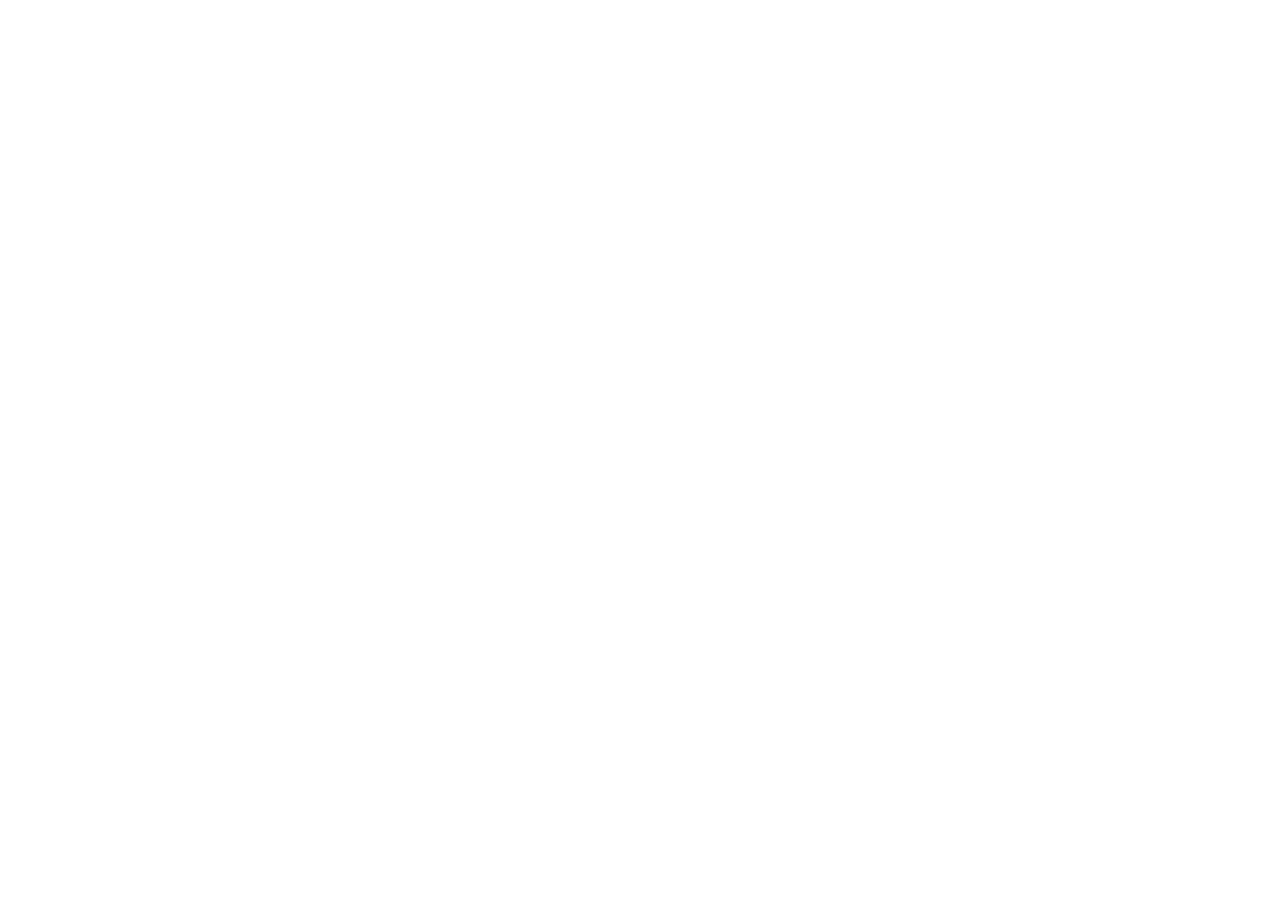
==== index.html @ 9ce2d2db "first commit" ====
<!DOCTYPE html>
<html lang="en">
<head>
    <meta charset="UTF-8">
    <meta name="viewport" content="width=device-width, initial-scale=1.0">
    <title>Online Flower Shop</title>
    <link rel="stylesheet" href="./styles/flower.css">
</head>
<body>
    <header>

    </header>
    <main>

    </main>
    <footer>
        
    </footer>
</body>
</html>
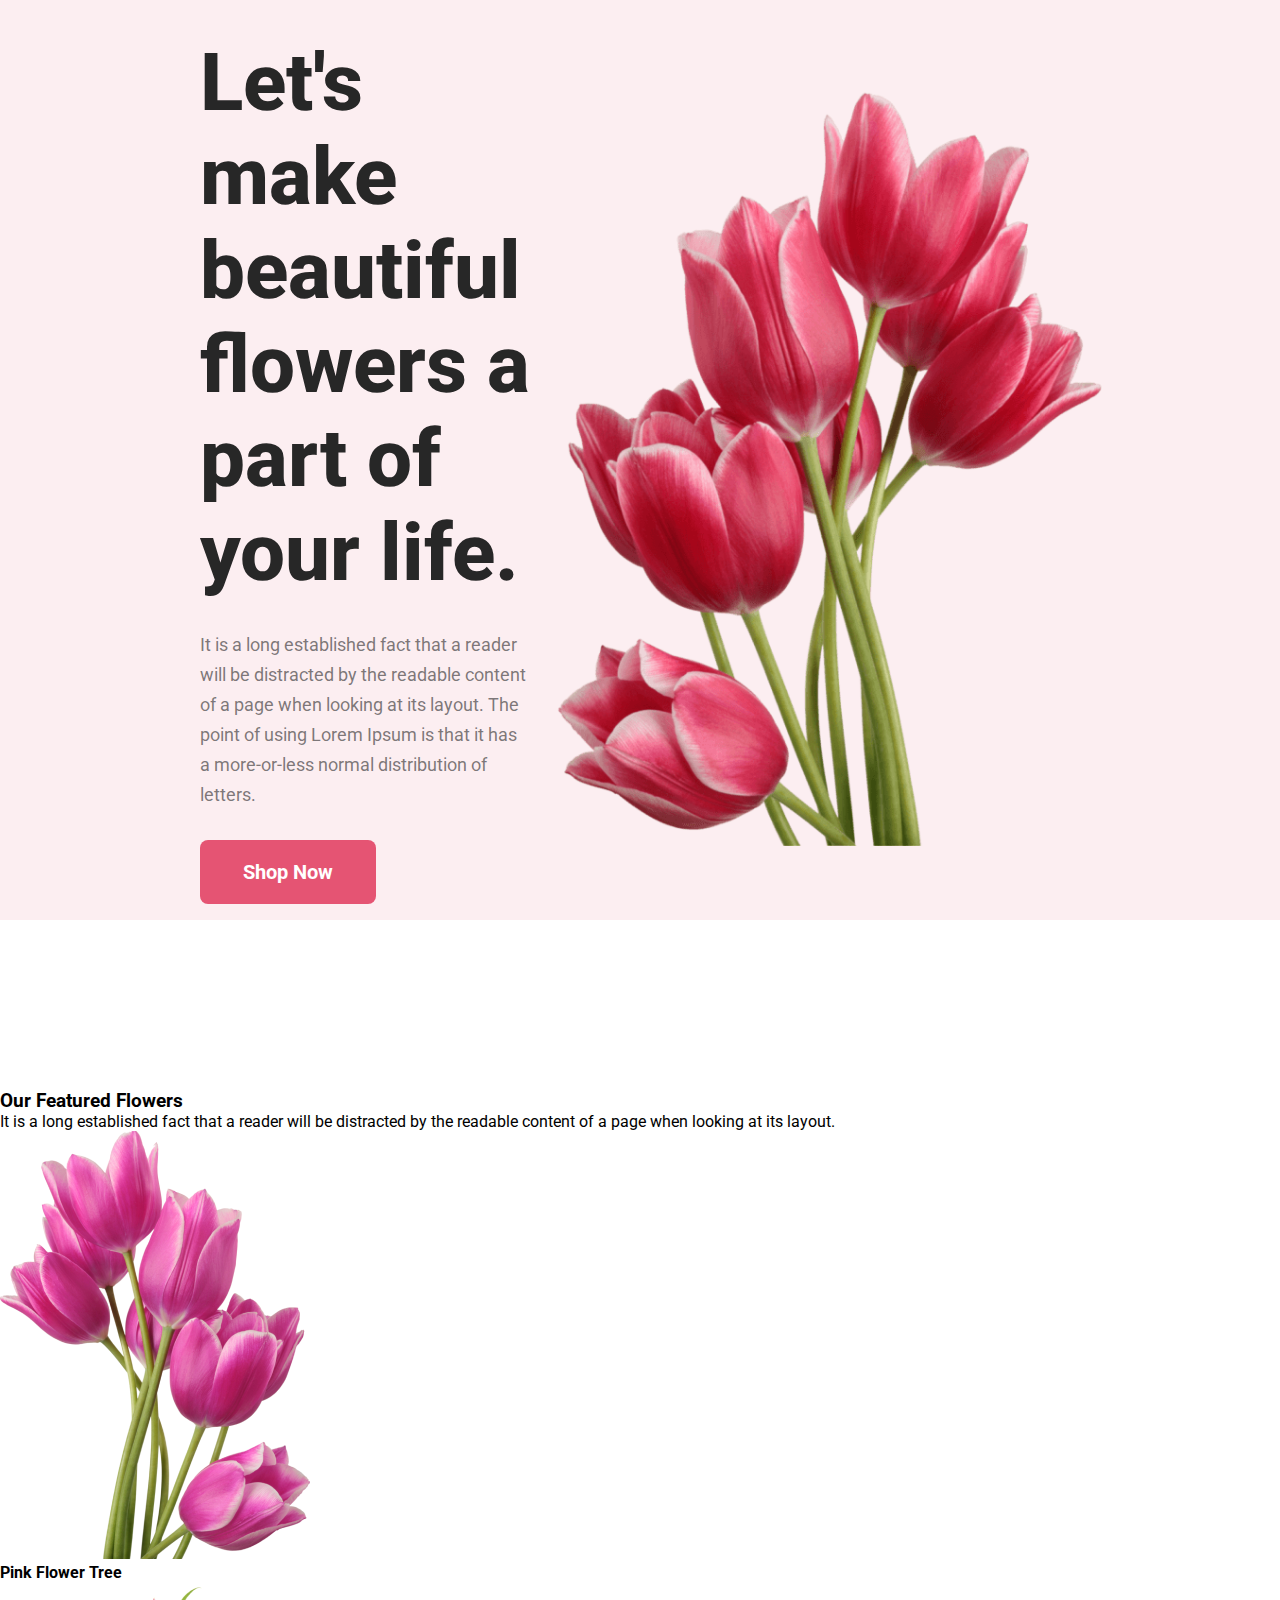
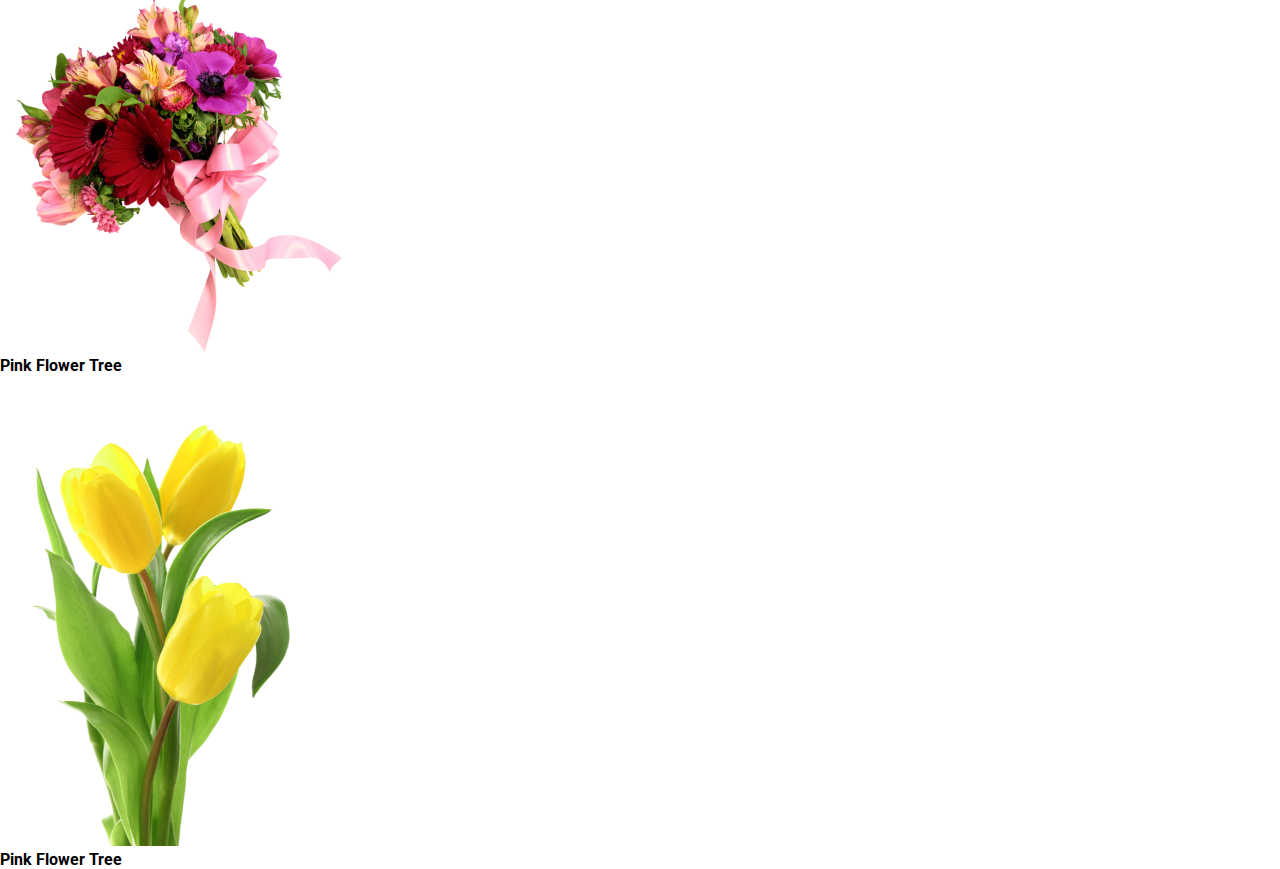
==== commit e4072ca3: "added header" ====
--- a/index.html
+++ b/index.html
@@ -1,20 +1,56 @@
 <!DOCTYPE html>
 <html lang="en">
+
 <head>
     <meta charset="UTF-8">
     <meta name="viewport" content="width=device-width, initial-scale=1.0">
     <title>Online Flower Shop</title>
     <link rel="stylesheet" href="./styles/flower.css">
+    <link rel="preconnect" href="https://fonts.googleapis.com">
+    <link rel="preconnect" href="https://fonts.gstatic.com" crossorigin>
+    <link
+        href="https://fonts.googleapis.com/css2?family=Lato:wght@400;700&family=Open+Sans:wght@400;700;800&family=Roboto&display=swap"
+        rel="stylesheet">
 </head>
+
 <body>
-    <header>
-
+    <header class="header">
+        <div class="banner-description-container">
+            <h2 class="banner-title">Let's make beautiful flowers a part of your life.</h2>
+            <p class="banner_description">It is a long established fact that a reader will be distracted by the readable
+                content of a page when looking at its layout. The point of using Lorem Ipsum is that it has a
+                more-or-less normal distribution of letters.</p>
+            <button class="btn-primary">Shop Now</button>
+        </div>
+        <div class="banner-img">
+            <img class="img-main" src="./Flower Asset/pngwing 10.png" alt="flower image">
+        </div>
     </header>
     <main>
-
+        <section class="flower">
+            <div class="flower-description-container">
+                <h3 class="flower-heading">Our Featured Flowers</h3>
+                <p class="flower-description">It is a long established fact that a reader will be distracted by the readable content of a page when looking at its layout.</p>
+            </div>
+            <div class="flower-container">
+                <div class="flower">
+                    <img src="./Flower Asset/pngwing 6.png" alt="flower image" class="img-flower">
+                    <h4 class="flower-name">Pink Flower Tree</h4>
+                </div>
+                <div class="flower">
+                    <img src="./Flower Asset/pngwing 5.png" alt="flower image" class="img-flower">
+                    <h4 class="flower-name">Pink Flower Tree</h4>
+                </div>
+                <div class="flower">
+                    <img src="./Flower Asset/pngwing 7.png" alt="flower image" class="img-flower">
+                    <h4 class="flower-name">Pink Flower Tree</h4>
+                </div>
+            </div>
+        </section>
     </main>
     <footer>
-        
+
     </footer>
 </body>
+
 </html>--- a/styles/flower.css
+++ b/styles/flower.css
@@ -0,0 +1,51 @@
+/* shared styles */
+* {
+    margin: 0;
+    padding: 0;
+    font-family: 'Lato', sans-serif;
+    font-family: 'Open Sans', sans-serif;
+    font-family: 'Roboto', sans-serif;
+}
+
+/* header styles */
+.header {
+    height: 100vh;
+    display: flex;
+    align-items: center;
+    justify-content: space-around;
+    background: rgba(229, 84, 115, 0.10);
+    padding: 20px 150px 0px 200px;
+    margin-bottom: 170px;
+    /* gap: 100px; */
+}
+.banner-description-container{
+    /* padding: 150px 90px 240px 100px; */
+}
+
+.banner-title {
+    color: #272727;
+    font-size: 80px;
+    font-weight: 800;
+    margin-bottom: 30px;
+}
+
+.banner_description {
+    color: rgba(39, 39, 39, 0.60);
+    font-size: 18px;
+    font-weight: 400;
+    line-height: 30px;
+    margin-bottom: 30px;
+}
+
+.btn-primary {
+    border-radius: 8px;
+    background: #E55473;
+    padding: 20px 43px;
+    border: 0px;
+    color: #FFF;
+    font-size: 20px;
+    font-weight: 700;
+}
+.img-main{
+    width: 600px;
+}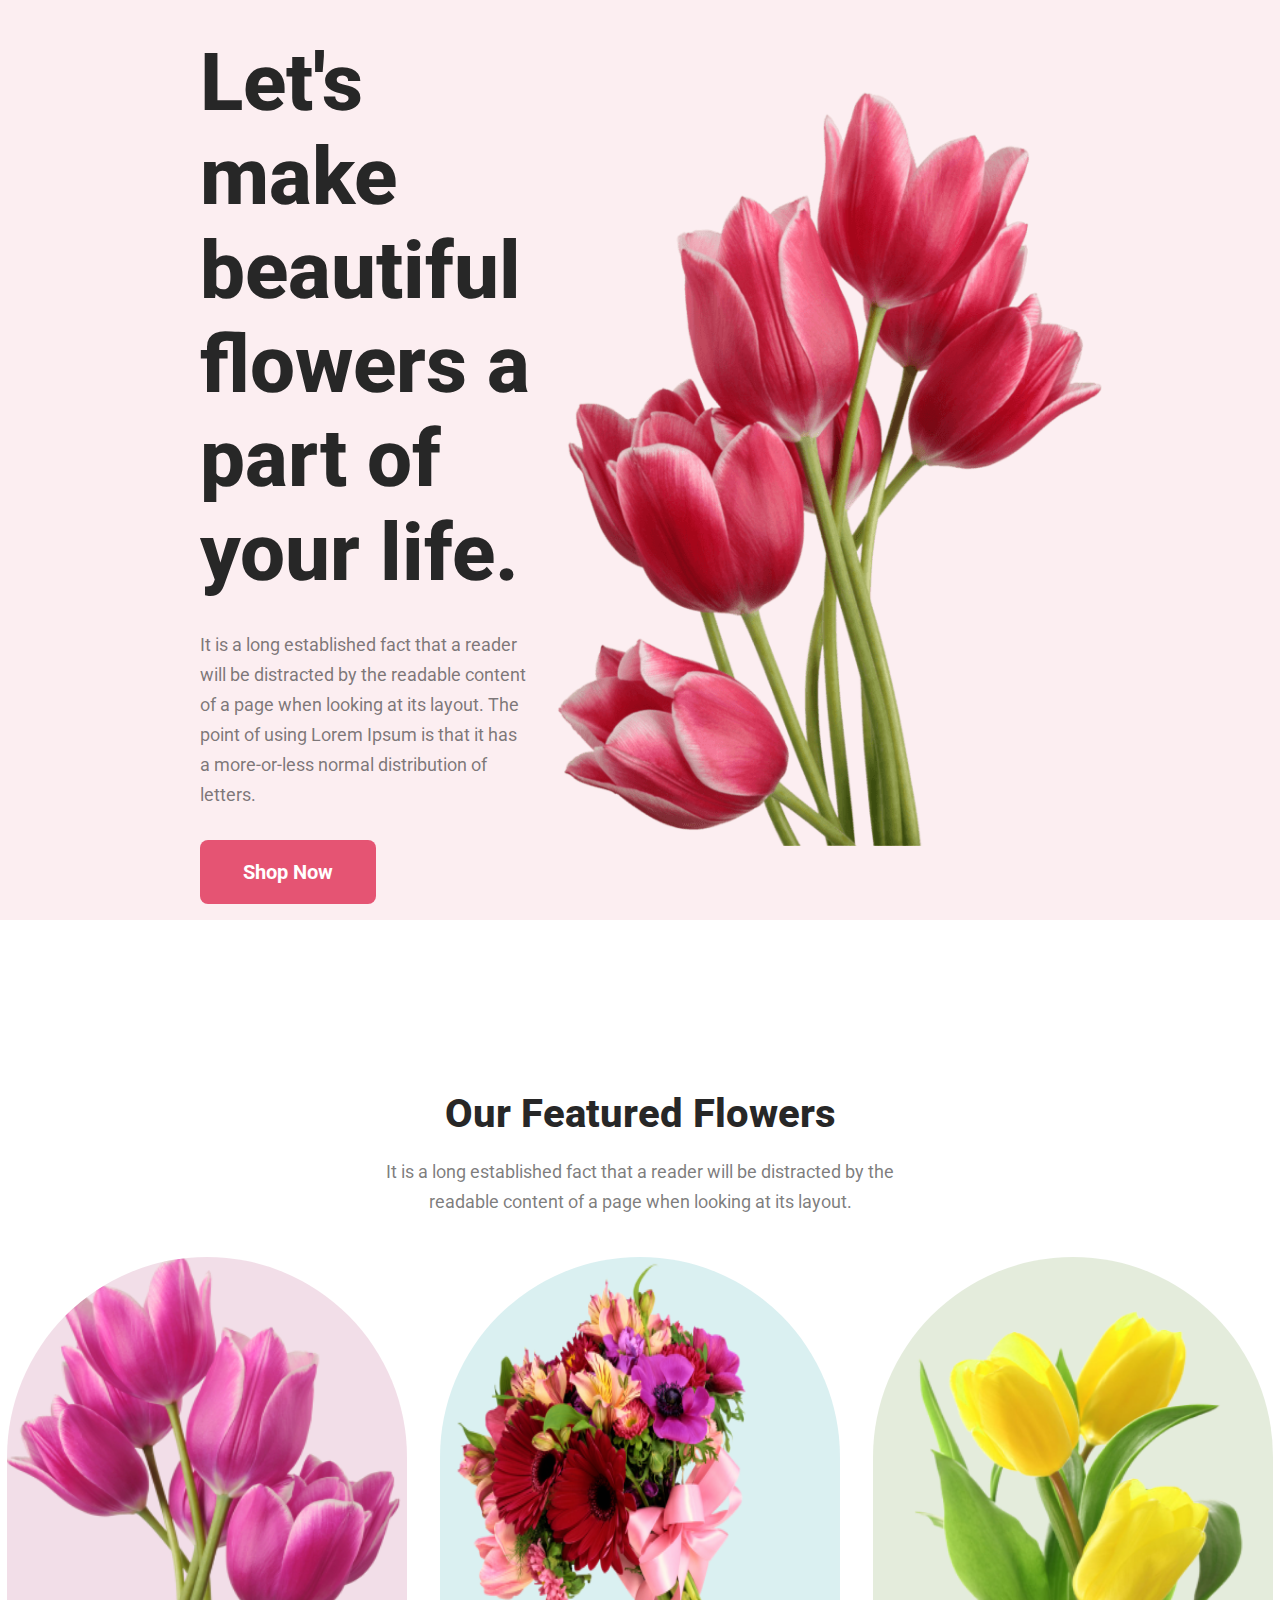
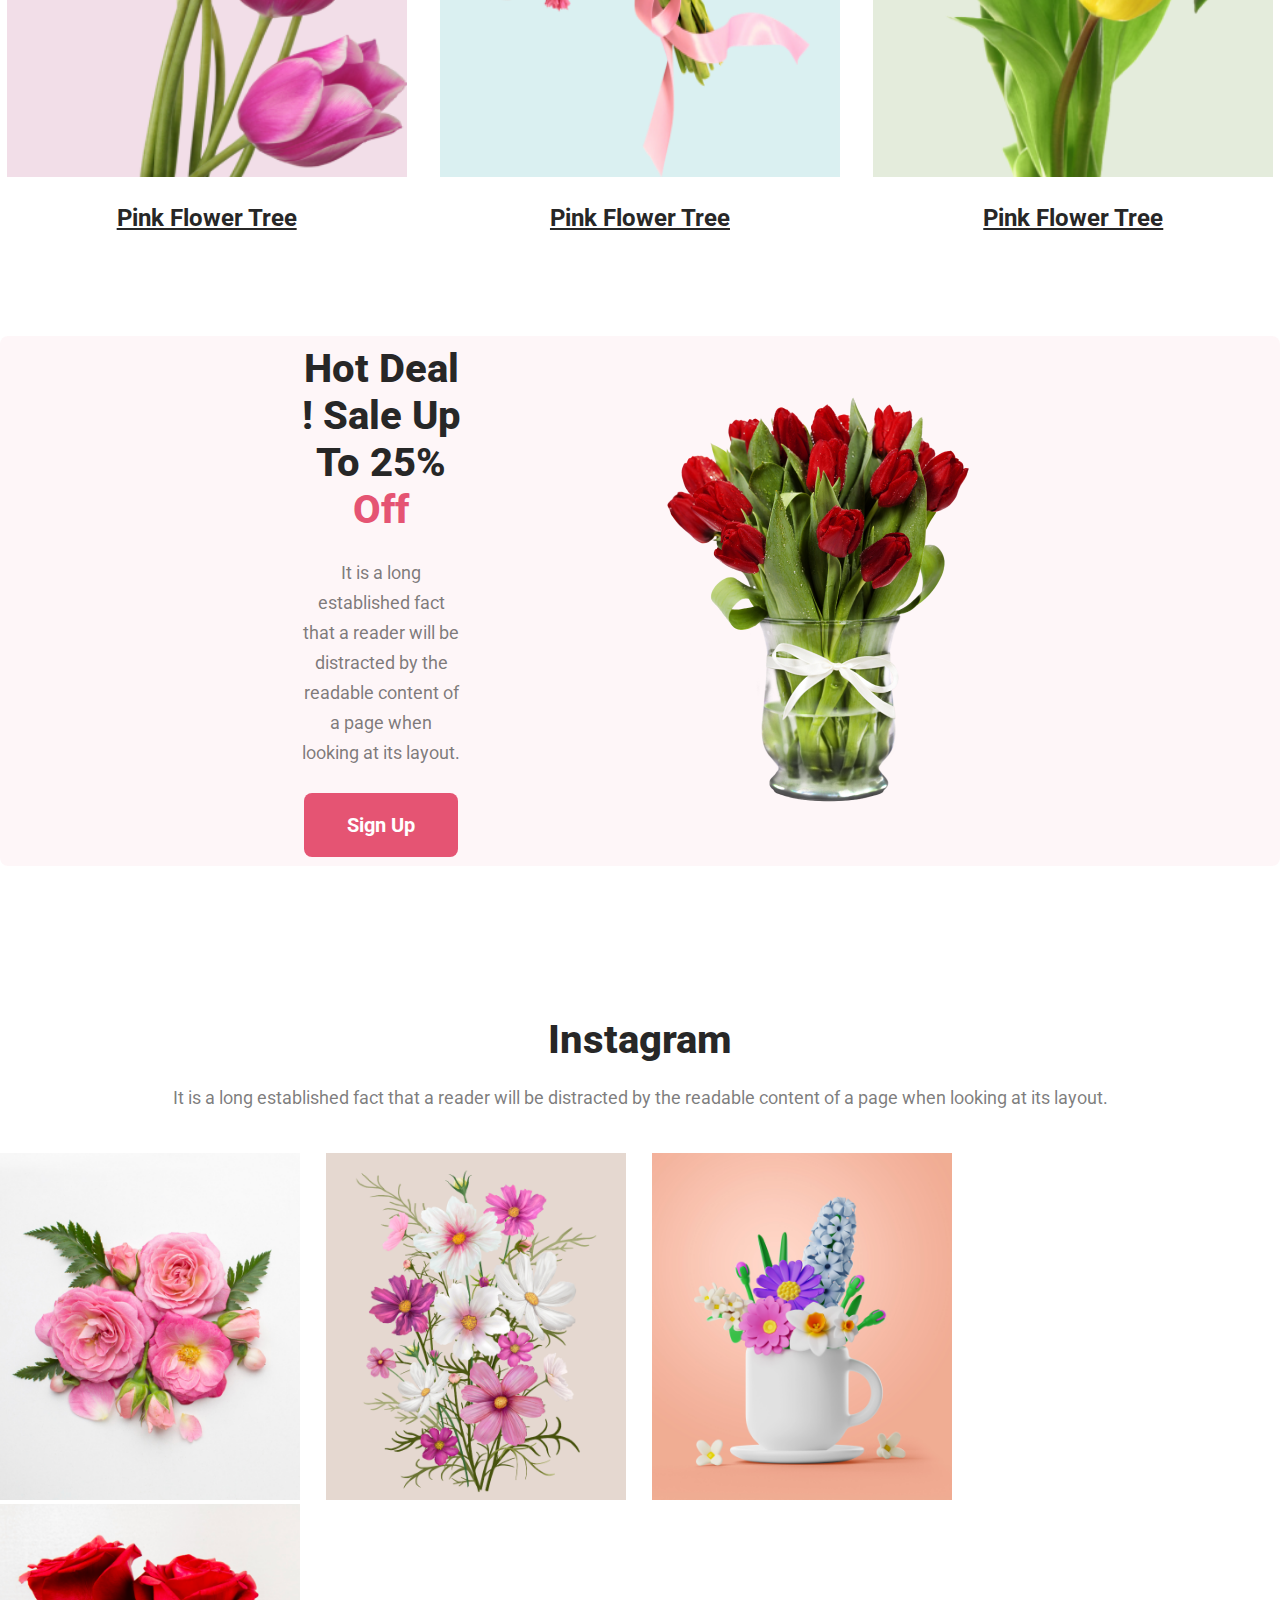
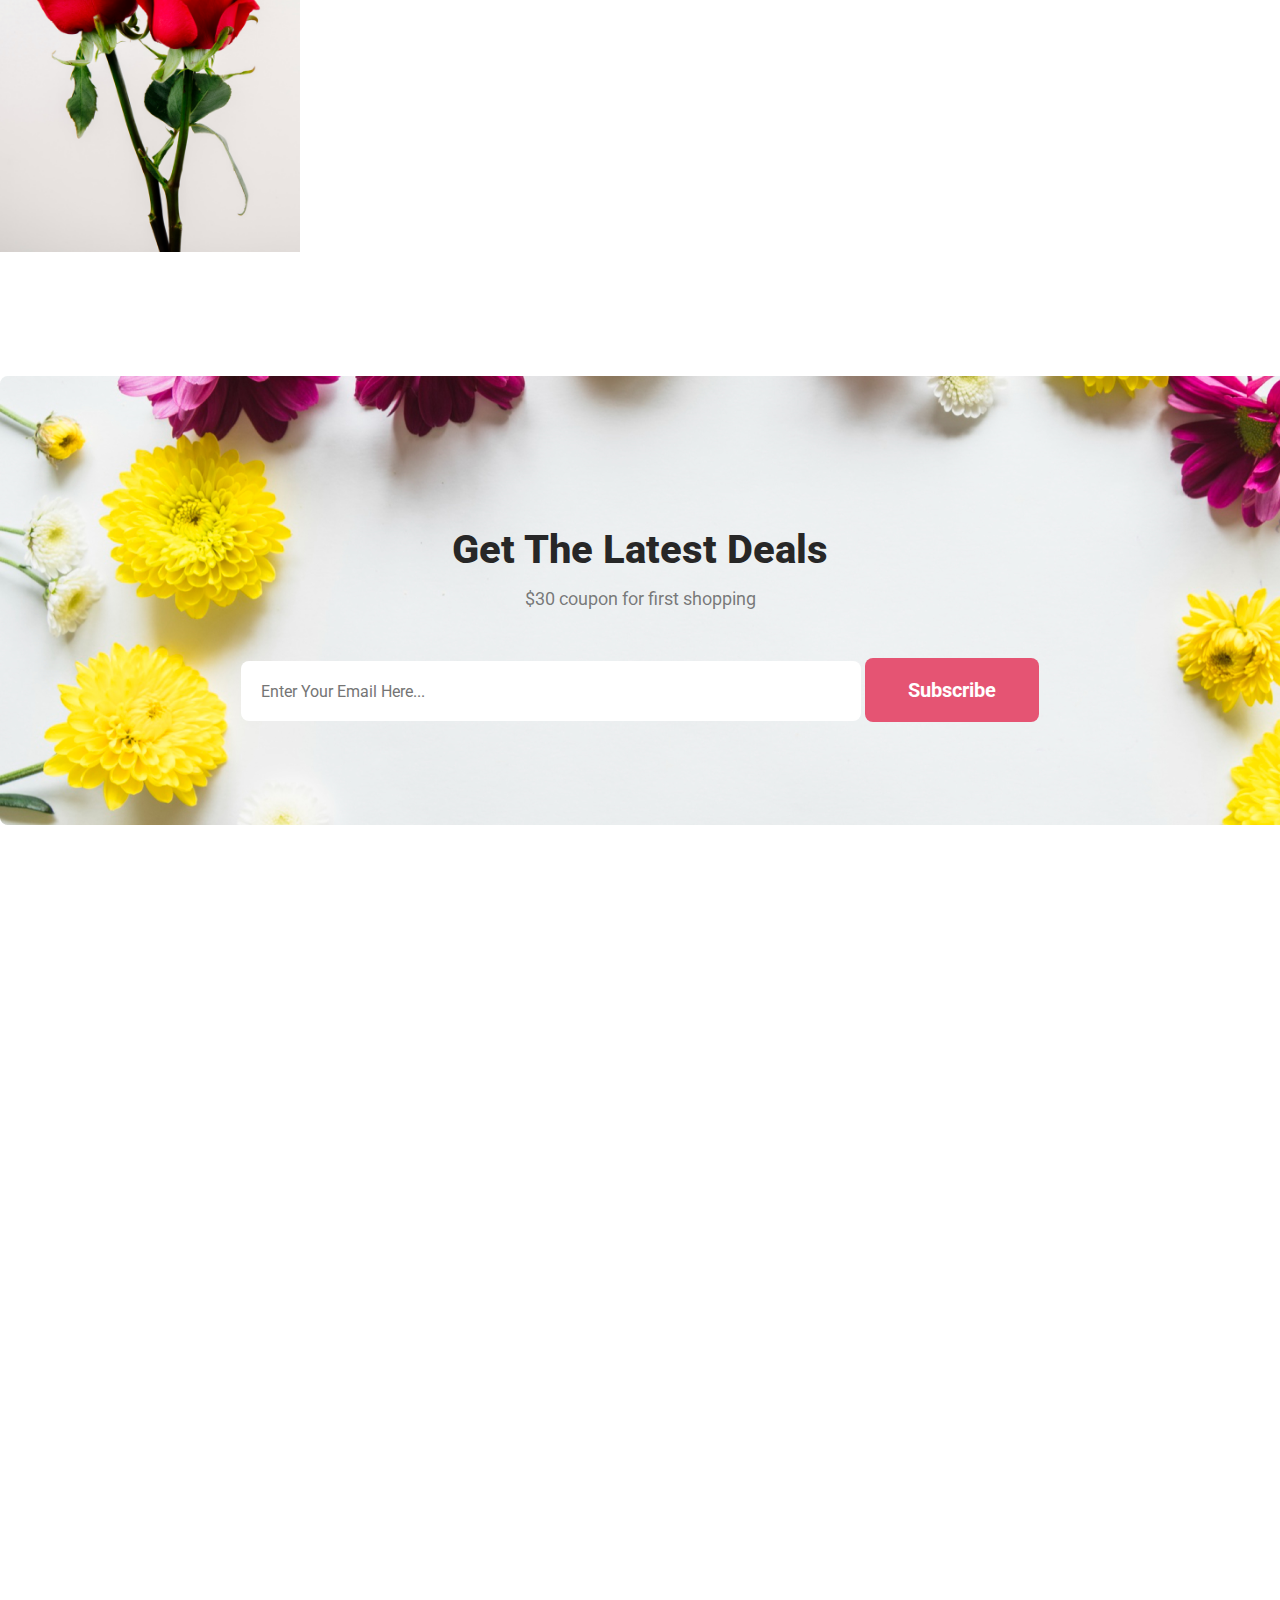
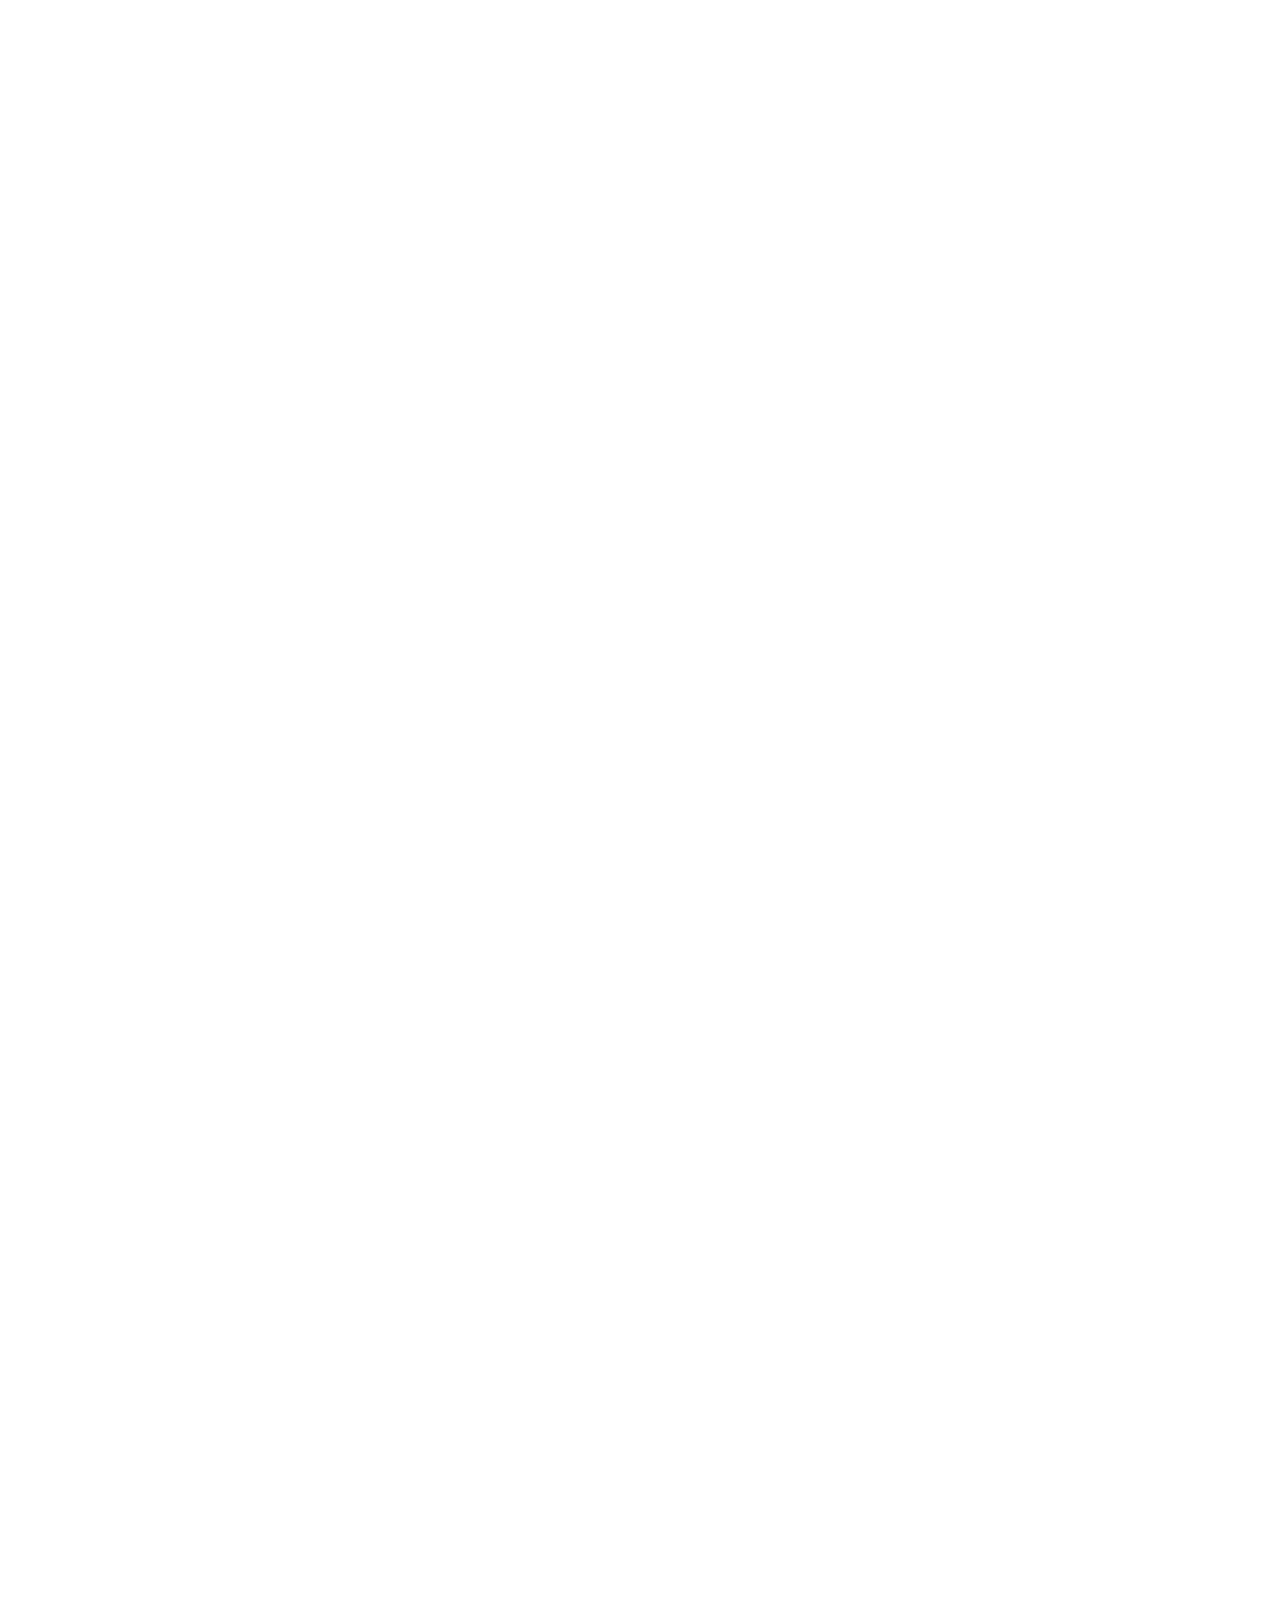
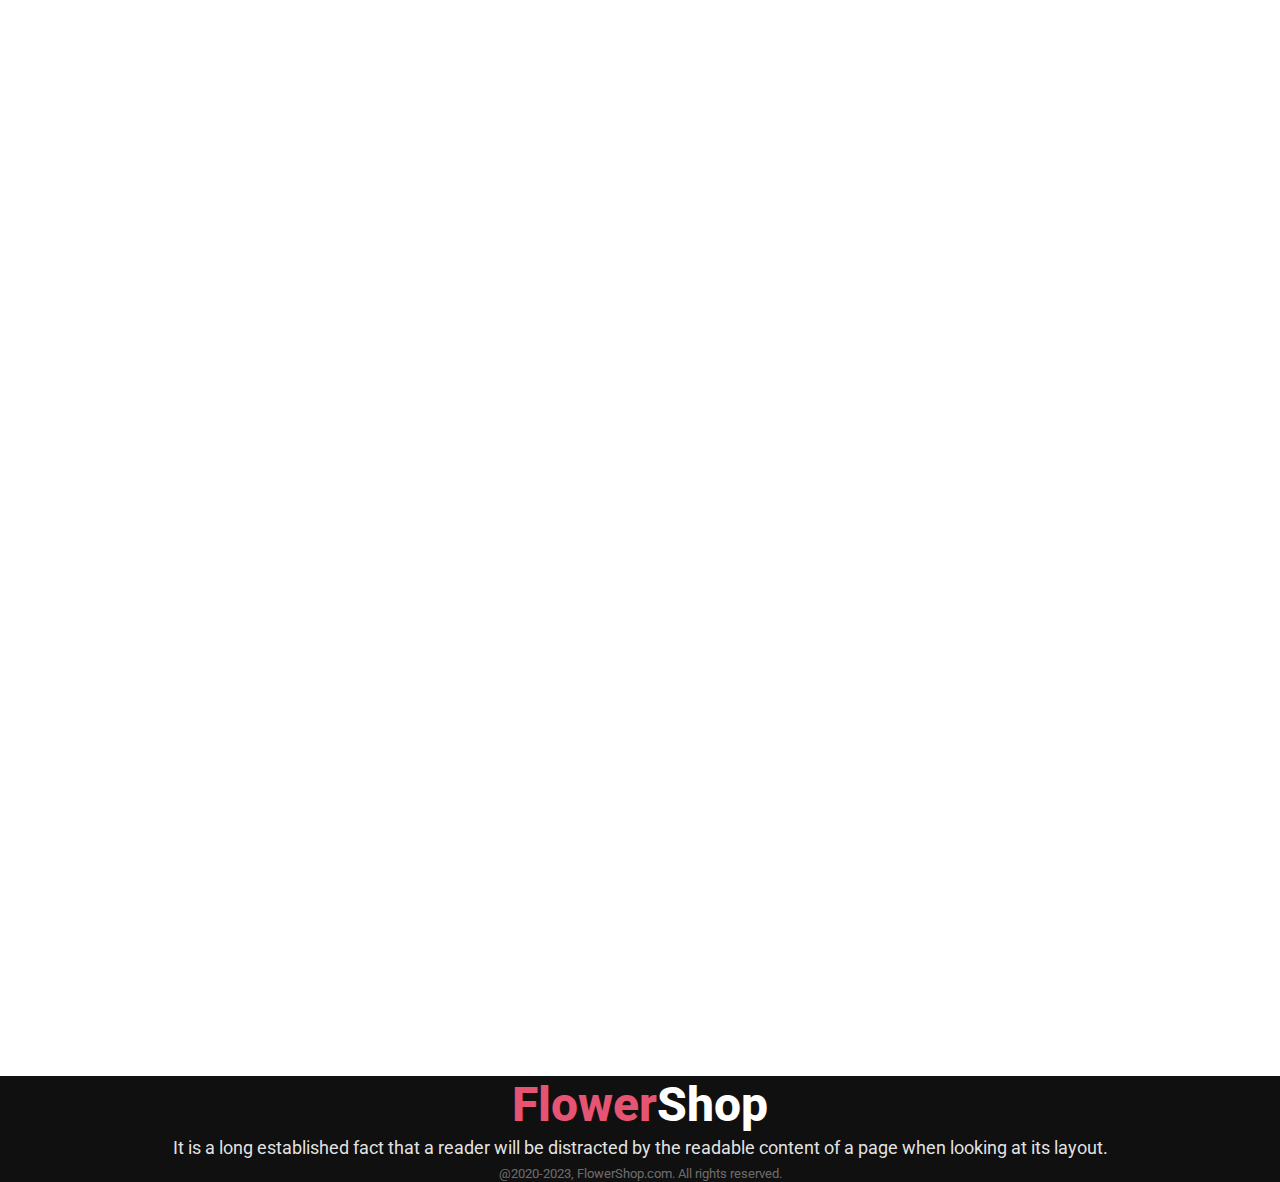
==== commit 7c106d77: "almost done" ====
--- a/index.html
+++ b/index.html
@@ -33,23 +33,55 @@
                 <p class="flower-description">It is a long established fact that a reader will be distracted by the readable content of a page when looking at its layout.</p>
             </div>
             <div class="flower-container">
-                <div class="flower">
-                    <img src="./Flower Asset/pngwing 6.png" alt="flower image" class="img-flower">
+                <div class="flower flower1">
+                    <img src="./Flower Asset/pngwing 6.png" alt="flower image" class="img-flower img-flower1">
                     <h4 class="flower-name">Pink Flower Tree</h4>
                 </div>
-                <div class="flower">
-                    <img src="./Flower Asset/pngwing 5.png" alt="flower image" class="img-flower">
+                <div class="flower flower2">
+                    <img src="./Flower Asset/pngwing 5.png" alt="flower image" class="img-flower img-flower2">
                     <h4 class="flower-name">Pink Flower Tree</h4>
                 </div>
-                <div class="flower">
-                    <img src="./Flower Asset/pngwing 7.png" alt="flower image" class="img-flower">
+                <div class="flower flower3">
+                    <img src="./Flower Asset/pngwing 7.png" alt="flower image" class="img-flower img-flower3">
                     <h4 class="flower-name">Pink Flower Tree</h4>
                 </div>
             </div>
         </section>
+        <section class="sale">
+            <div class="sale-description-container">
+                <h3 class="sale-title">Hot Deal ! Sale Up To 25% <span class="primary-color">Off</span></h3>
+                <p class="sale-description">It is a long established fact that a reader will be distracted by the readable content of a page when looking at its layout.</p>
+                <button class="btn-sale btn-primary">Sign Up</button>
+            </div>
+            <img src="./Flower Asset/pngwing 8.png" alt="flower image" class="img-sale">
+        </section>
+        <section class="insta flower">
+            <div class="insta-description-container">
+                <h4 class="insta-title">Instagram</h4>
+                <p class="insta-description">It is a long established fact that a reader will be distracted by the readable content of a page when looking at its layout.</p>
+            </div>
+            <div class="insta-images-container">
+                <img src="./Flower Asset/Flower 01.png" alt="" class="img-insta">
+                <img src="./Flower Asset/Rectangle 4.png" alt="" class="img-insta">
+                <img src="./Flower Asset/Rectangle 5.png" alt="" class="img-insta">
+                <img src="./Flower Asset/Rectangle 6.png" alt="" class="img-insta"></div>
+        </section>
+        <section class="form flower">
+            <div class="form-description-container">
+                <h3 class="form-title">Get The Latest Deals</h3>
+                <p class="form-description">$30 coupon for first shopping</p>
+            </div>
+            <br>
+            <form >
+                <input type="email" name="email" id="email" placeholder="Enter Your Email Here...">
+                <input class="btn-primary" type="submit" value="Subscribe">
+            </form>
+        </section>
     </main>
     <footer>
-
+        <h3 class="footer-title"><span class="primary-color">Flower</span>Shop</h3>
+        <p class="description1">It is a long established fact that a reader will be distracted by the readable content of a page when looking at its layout.</p>
+        <p class="description2"><small>@2020-2023, FlowerShop.com. All rights reserved. </small></p>
     </footer>
 </body>
 
--- a/styles/flower.css
+++ b/styles/flower.css
@@ -5,6 +5,10 @@
     font-family: 'Lato', sans-serif;
     font-family: 'Open Sans', sans-serif;
     font-family: 'Roboto', sans-serif;
+}
+
+.primary-color {
+    color: #E55473;
 }
 
 /* header styles */
@@ -18,7 +22,8 @@
     margin-bottom: 170px;
     /* gap: 100px; */
 }
-.banner-description-container{
+
+.banner-description-container {
     /* padding: 150px 90px 240px 100px; */
 }
 
@@ -46,6 +51,190 @@
     font-size: 20px;
     font-weight: 700;
 }
-.img-main{
+
+.img-main {
     width: 600px;
+}
+
+.flower {
+    max-width: 1300px;
+    margin: 0 auto;
+    margin-bottom: 50px;
+}
+
+.flower-description-container {
+    text-align: center;
+    margin-bottom: 40px;
+}
+
+.flower-heading {
+    color: #272727;
+    font-size: 40px;
+    font-weight: 800;
+    margin-bottom: 20px;
+}
+
+.flower-description {
+    color: rgba(39, 39, 39, 0.60);
+    font-size: 18px;
+    font-weight: 400;
+    line-height: 30px;
+    width: 580px;
+    margin: 0 auto;
+}
+
+.flower-container {
+    display: flex;
+    align-items: center;
+    gap: 20px;
+    /* justify-content: space-between; */
+}
+
+.flower-name {
+    text-align: center;
+    text-decoration: underline;
+    color: #272727;
+    font-size: 24px;
+    font-weight: 700;
+    line-height: 35px;
+}
+
+.img-flower {
+    height: 520px;
+    border-radius: 300px 300px 0px 0px;
+    width: 400px;
+    margin-bottom: 20px;
+}
+
+.img-flower1 {
+    background: rgba(167, 33, 98, 0.15);
+}
+
+.img-flower2 {
+    background: rgba(5, 151, 160, 0.15);
+}
+
+.img-flower3 {
+    background: rgba(71, 125, 17, 0.15);
+}
+
+.sale {
+    display: flex;
+    align-items: center;
+    border-radius: 8px;
+    background: rgba(229, 84, 115, 0.05);
+    height: 530px;
+    padding: 0 300px;
+    margin-bottom: 150px;
+}
+
+.sale-description-container {
+    text-align: center;
+    margin-right: 200px;
+}
+
+.sale-title {
+    color: #272727;
+    font-size: 40px;
+    font-weight: 800;
+    margin-bottom: 25px;
+}
+
+.sale-description {
+    color: rgba(39, 39, 39, 0.60);
+    font-size: 18px;
+    font-weight: 400;
+    line-height: 30px;
+    margin-bottom: 25px;
+}
+
+.insta {
+    margin: 0px auto;
+    margin-bottom: 120px;
+}
+
+.insta-description-container {
+    text-align: center;
+}
+
+.insta-title {
+    color: #272727;
+    text-align: center;
+    font-size: 40px;
+    font-weight: 800;
+    margin-bottom: 20px;
+}
+
+.insta-description {
+    color: rgba(39, 39, 39, 0.60);
+    text-align: center;
+    font-size: 18px;
+    font-weight: 400;
+    line-height: 30px;
+    margin-bottom: 40px;
+}
+
+.img-insta {
+    width: 300px;
+    margin-right: 22px;
+}
+
+.form-title {
+    color: #272727;
+    font-size: 40px;
+    font-weight: 800;
+    margin-bottom: 15px;
+}
+
+.form-description {
+    color: rgba(39, 39, 39, 0.60);
+    font-size: 18px;
+    font-weight: 400;
+    margin-bottom: 30px;
+}
+
+.form {
+    text-align: center;
+    background-image: url("../Flower Asset/Rectangle 9.png");
+    height: 3700px;
+    padding-top: 150px;
+    background-repeat: no-repeat;
+}
+
+
+input[type="email"] {
+    width: 600px;
+    height: 60px;
+    border-radius: 8px;
+    background: #FFF;
+    color: rgba(39, 39, 39, 0.60);
+    font-size: 16px;
+    font-weight: 400;
+    border: 0;
+    padding-left: 20px;
+}
+
+.footer-title {
+    color: white;
+    font-size: 48px;
+    font-weight: 800;
+}
+
+footer {
+    background: #111010;
+    text-align: center;
+}
+
+.description1 {
+    color: rgba(255, 255, 255, 0.90);
+    font-size: 18px;
+    font-weight: 400;
+    line-height: 30px;
+}
+
+.description2 {
+    color: rgba(255, 255, 255, 0.40);
+    text-align: center;
+    font-size: 16px;
+    font-weight: 400;
 }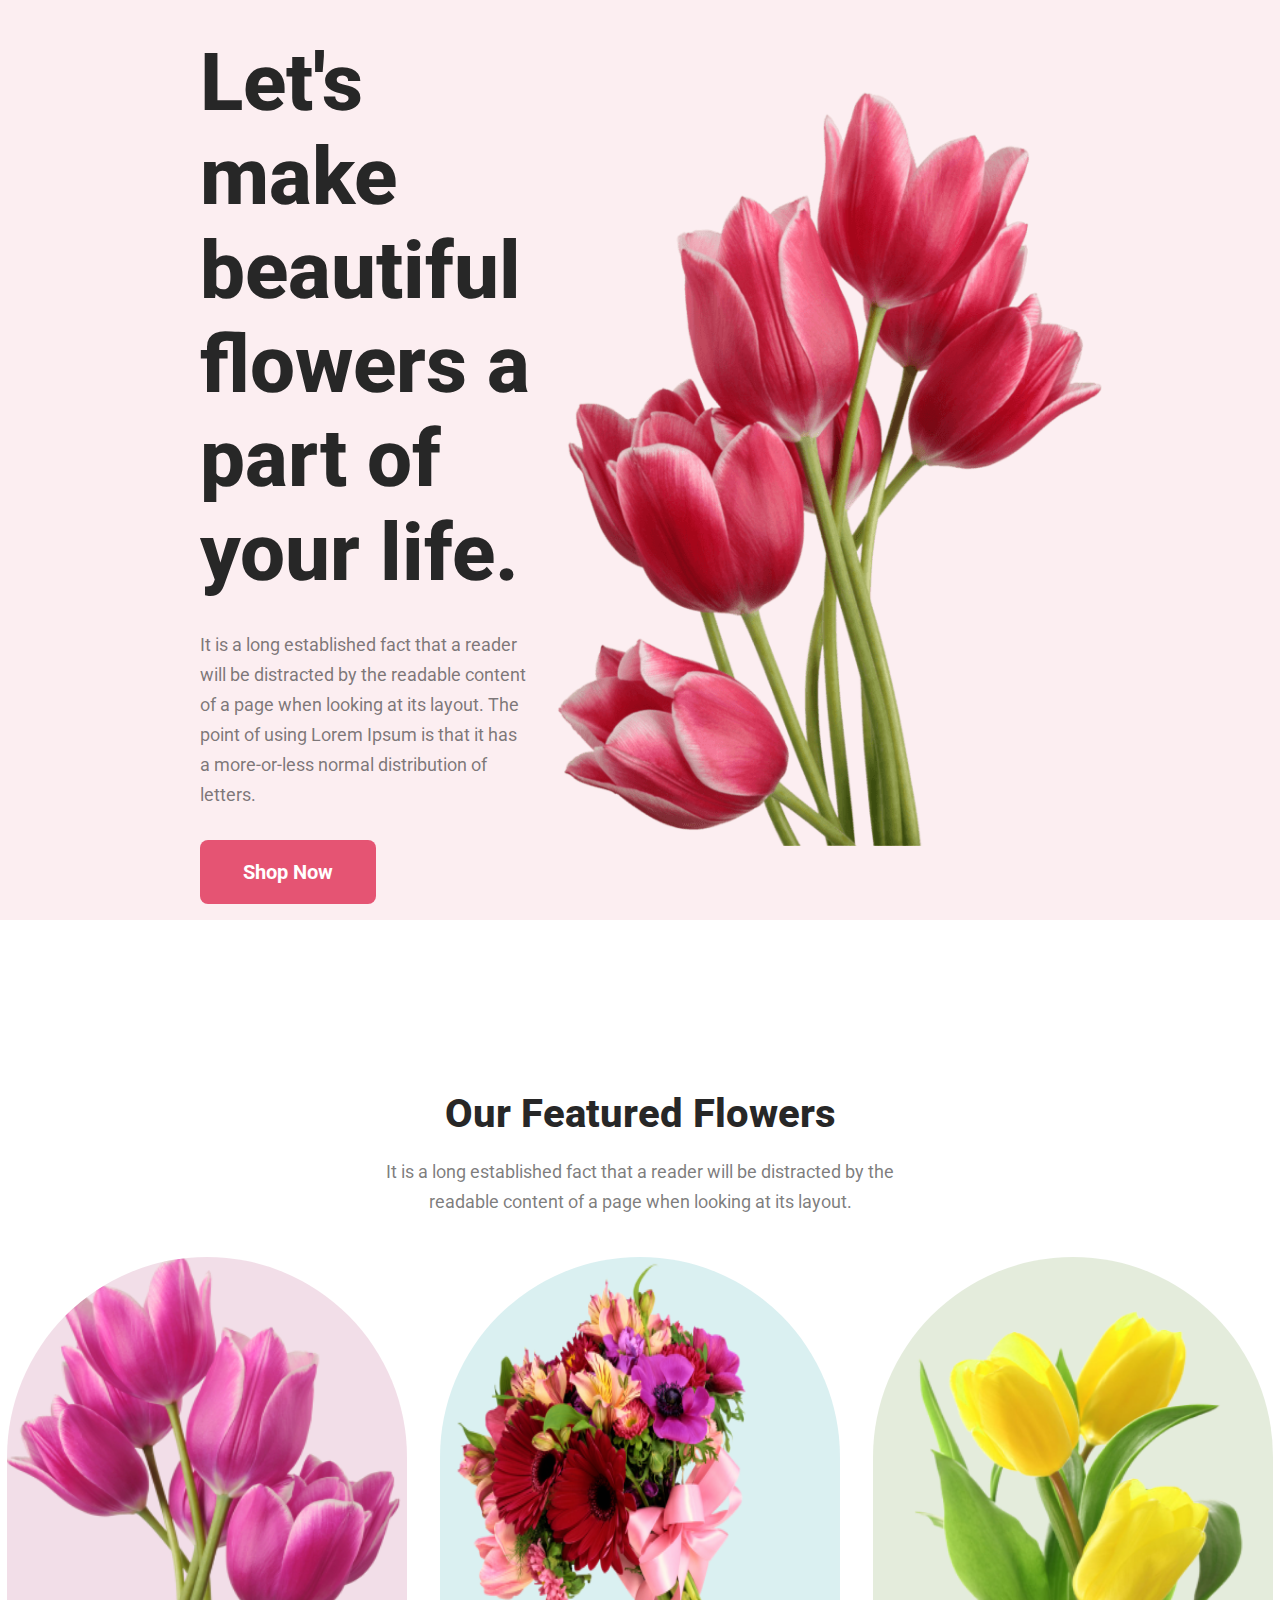
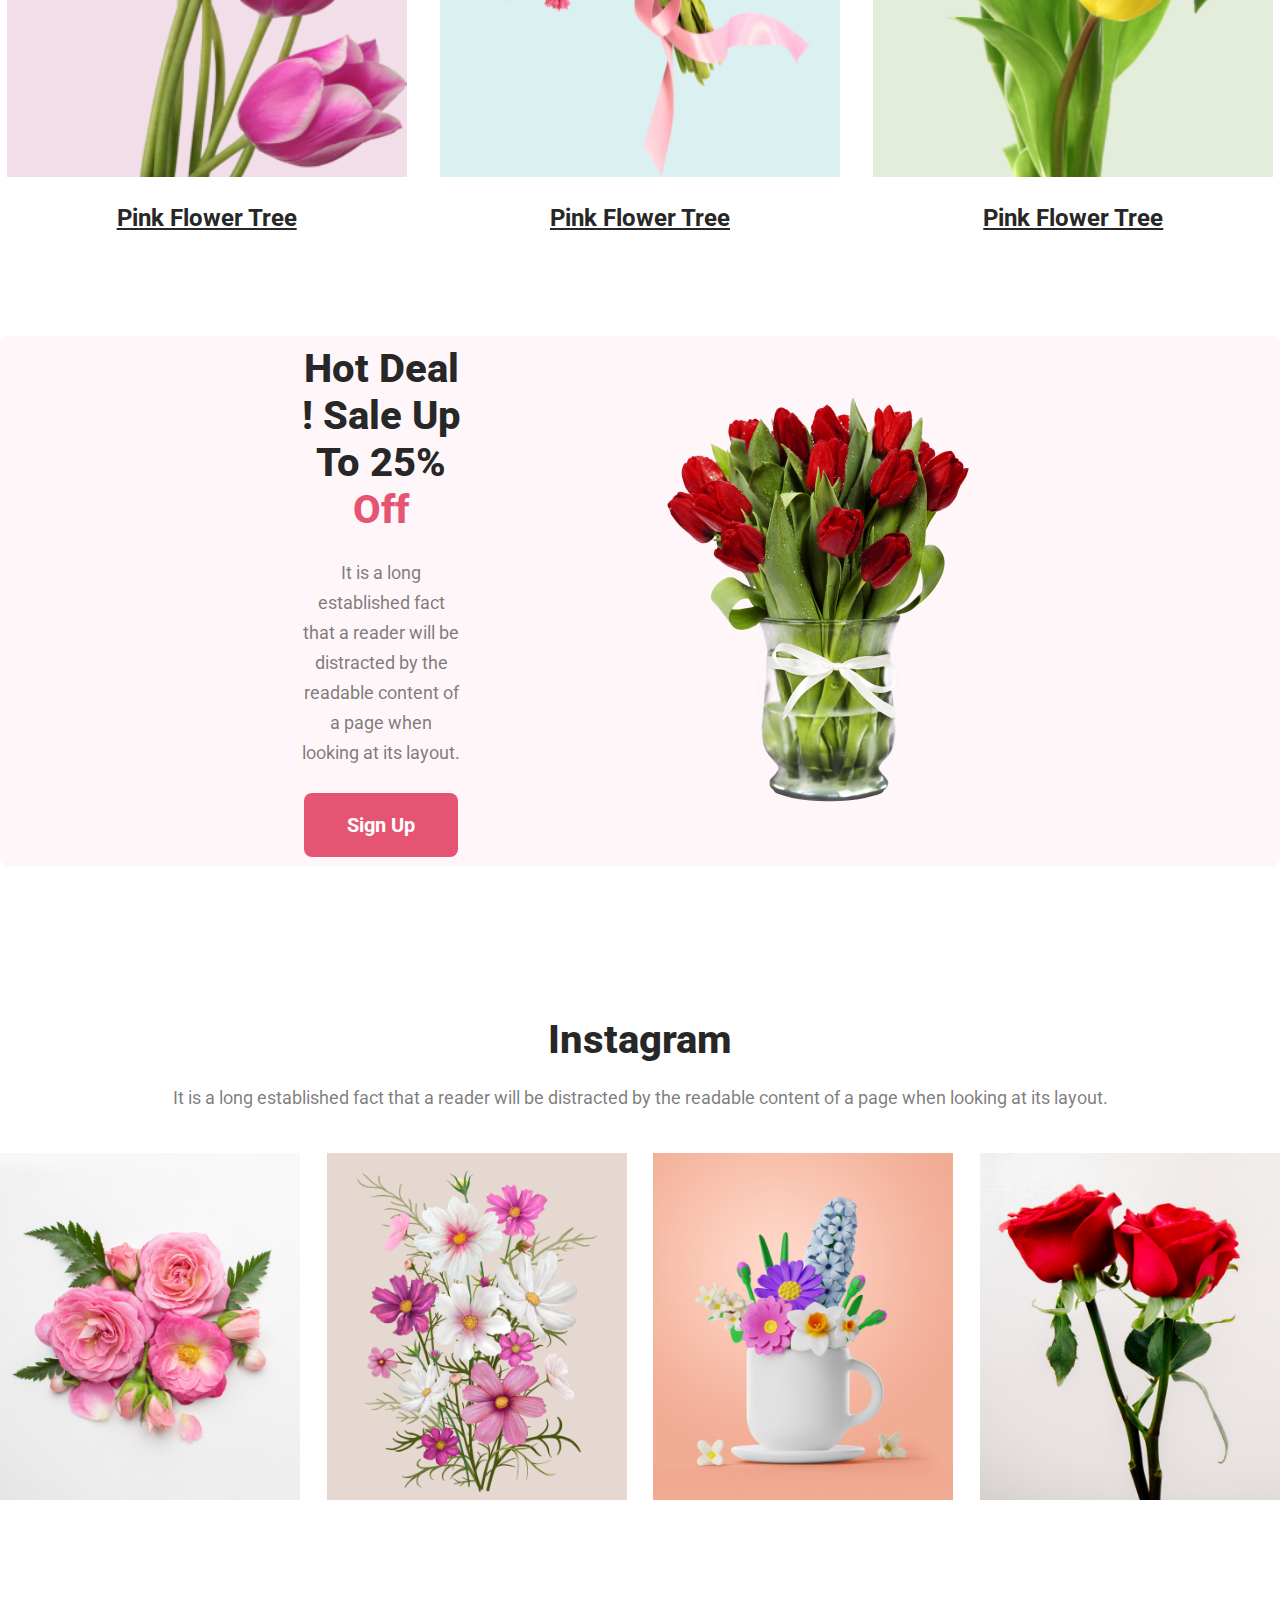
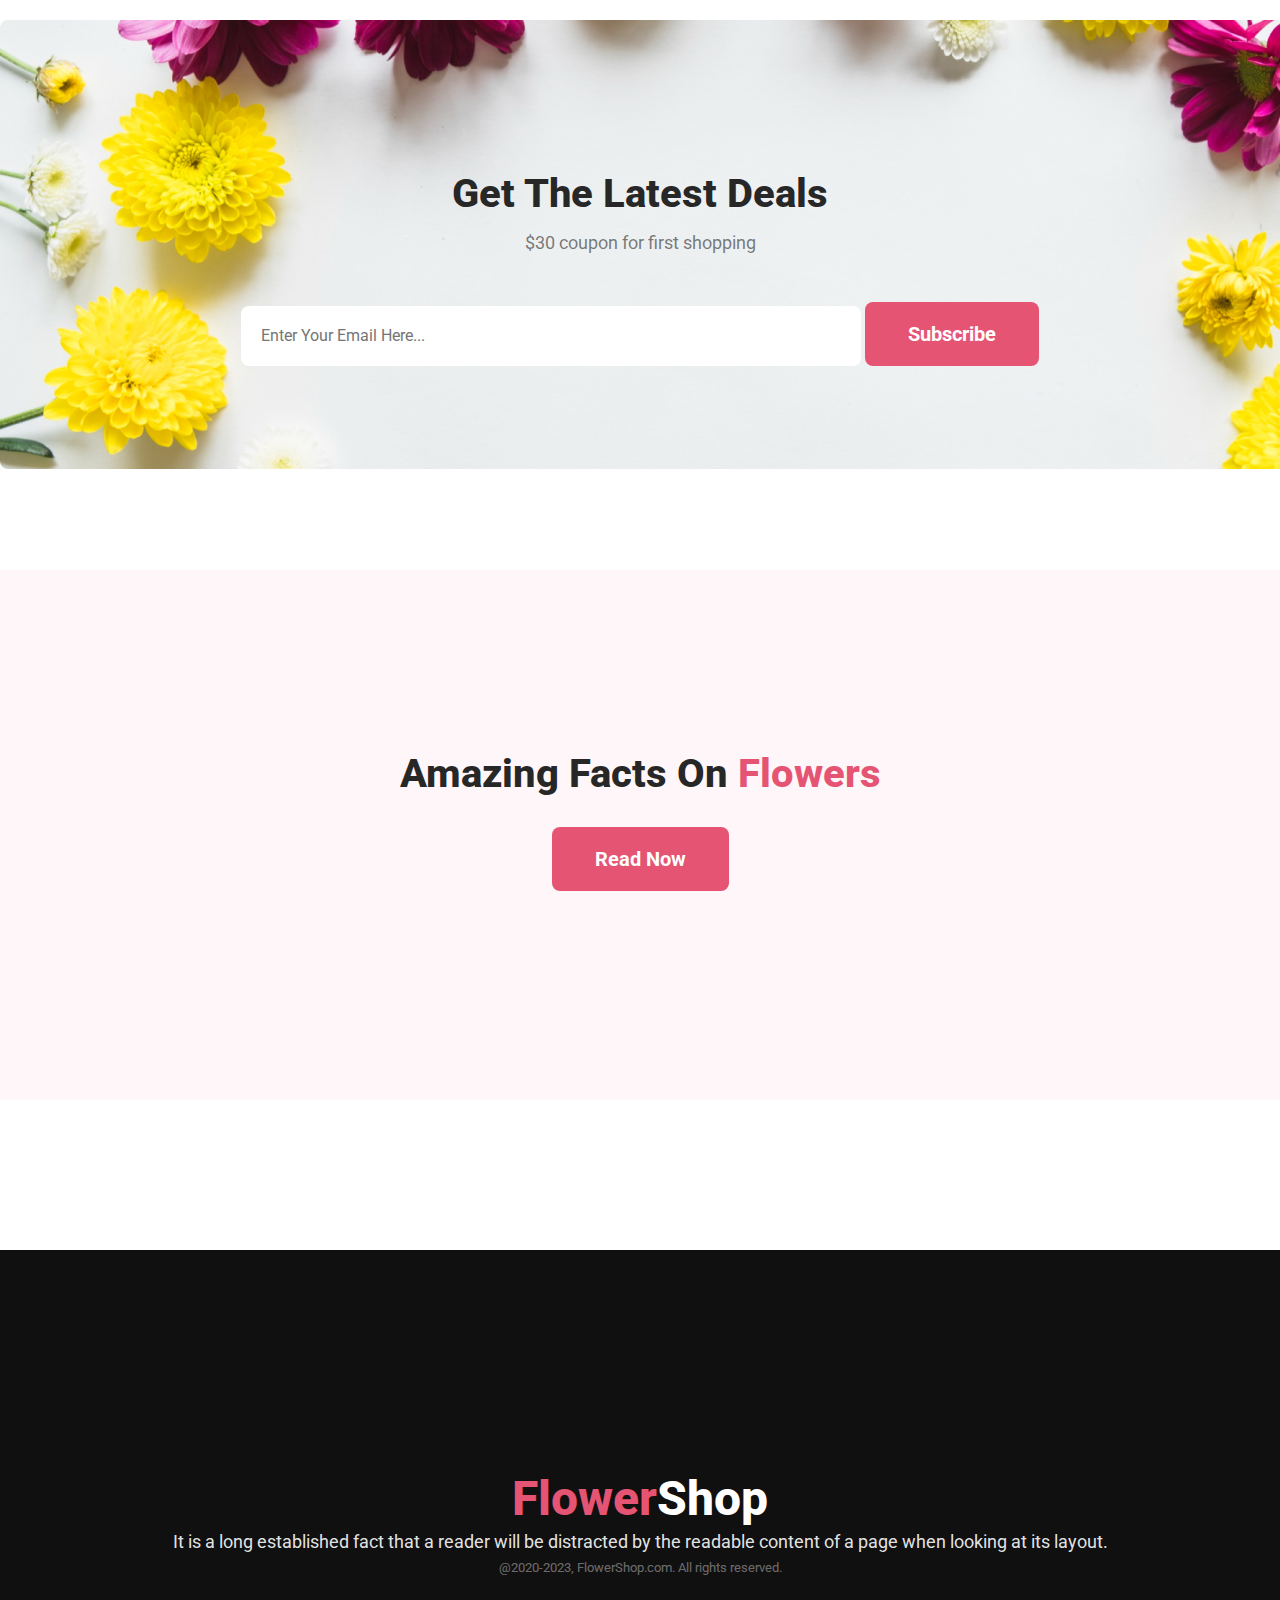
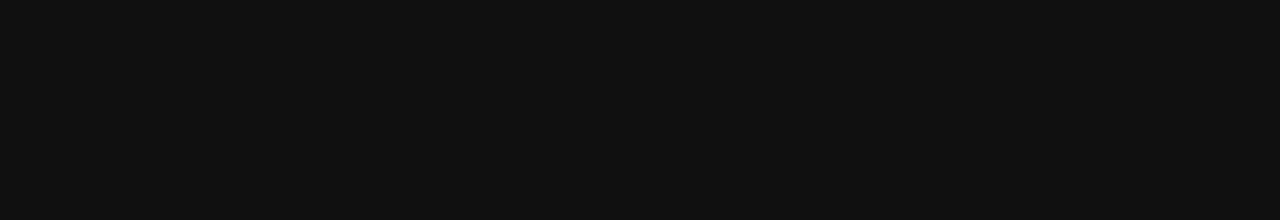
==== commit 984edbbb: "added my section" ====
--- a/index.html
+++ b/index.html
@@ -14,61 +14,86 @@
 </head>
 
 <body>
+
     <header class="header">
         <div class="banner-description-container">
             <h2 class="banner-title">Let's make beautiful flowers a part of your life.</h2>
-            <p class="banner_description">It is a long established fact that a reader will be distracted by the readable
-                content of a page when looking at its layout. The point of using Lorem Ipsum is that it has a
-                more-or-less normal distribution of letters.</p>
+
+            <p class="banner_description">It is a long established fact that a reader will be distracted by the    readable content of a page when looking at its layout. The point of using Lorem Ipsum is that it has a
+            more-or-less normal distribution of letters.</p>
+
             <button class="btn-primary">Shop Now</button>
         </div>
+
         <div class="banner-img">
             <img class="img-main" src="./Flower Asset/pngwing 10.png" alt="flower image">
         </div>
+
     </header>
+
+
     <main>
+
         <section class="flower">
             <div class="flower-description-container">
                 <h3 class="flower-heading">Our Featured Flowers</h3>
+
                 <p class="flower-description">It is a long established fact that a reader will be distracted by the readable content of a page when looking at its layout.</p>
             </div>
+
             <div class="flower-container">
                 <div class="flower flower1">
                     <img src="./Flower Asset/pngwing 6.png" alt="flower image" class="img-flower img-flower1">
                     <h4 class="flower-name">Pink Flower Tree</h4>
                 </div>
+
                 <div class="flower flower2">
                     <img src="./Flower Asset/pngwing 5.png" alt="flower image" class="img-flower img-flower2">
                     <h4 class="flower-name">Pink Flower Tree</h4>
                 </div>
+
                 <div class="flower flower3">
                     <img src="./Flower Asset/pngwing 7.png" alt="flower image" class="img-flower img-flower3">
                     <h4 class="flower-name">Pink Flower Tree</h4>
                 </div>
             </div>
         </section>
+
+
         <section class="sale">
             <div class="sale-description-container">
                 <h3 class="sale-title">Hot Deal ! Sale Up To 25% <span class="primary-color">Off</span></h3>
+
                 <p class="sale-description">It is a long established fact that a reader will be distracted by the readable content of a page when looking at its layout.</p>
+
                 <button class="btn-sale btn-primary">Sign Up</button>
             </div>
+
             <img src="./Flower Asset/pngwing 8.png" alt="flower image" class="img-sale">
         </section>
+
+
         <section class="insta flower">
             <div class="insta-description-container">
                 <h4 class="insta-title">Instagram</h4>
+
                 <p class="insta-description">It is a long established fact that a reader will be distracted by the readable content of a page when looking at its layout.</p>
             </div>
+
             <div class="insta-images-container">
                 <img src="./Flower Asset/Flower 01.png" alt="" class="img-insta">
                 <img src="./Flower Asset/Rectangle 4.png" alt="" class="img-insta">
                 <img src="./Flower Asset/Rectangle 5.png" alt="" class="img-insta">
-                <img src="./Flower Asset/Rectangle 6.png" alt="" class="img-insta"></div>
+                <img src="./Flower Asset/Rectangle 6.png" alt="" class="img-insta">
+            </div>
+
         </section>
+
+
         <section class="form flower">
             <div class="form-description-container">
                 <h3 class="form-title">Get The Latest Deals</h3>
+
                 <p class="form-description">$30 coupon for first shopping</p>
             </div>
             <br>
@@ -77,7 +102,16 @@
                 <input class="btn-primary" type="submit" value="Subscribe">
             </form>
         </section>
+
+
+        <section class="my-section flower">
+            <h3 class="my-section-title form-title">Amazing Facts On <span class="primary-color">Flowers</span></h3>
+            <h4><a class="btn-primary" href="./flowers.html">Read Now</a></h4>
+        </section>
     </main>
+
+
+    
     <footer>
         <h3 class="footer-title"><span class="primary-color">Flower</span>Shop</h3>
         <p class="description1">It is a long established fact that a reader will be distracted by the readable content of a page when looking at its layout.</p>
--- a/styles/flower.css
+++ b/styles/flower.css
@@ -1,4 +1,6 @@
+
 /* shared styles */
+
 * {
     margin: 0;
     padding: 0;
@@ -12,6 +14,7 @@
 }
 
 /* header styles */
+
 .header {
     height: 100vh;
     display: flex;
@@ -20,11 +23,6 @@
     background: rgba(229, 84, 115, 0.10);
     padding: 20px 150px 0px 200px;
     margin-bottom: 170px;
-    /* gap: 100px; */
-}
-
-.banner-description-container {
-    /* padding: 150px 90px 240px 100px; */
 }
 
 .banner-title {
@@ -56,6 +54,10 @@
     width: 600px;
 }
 
+/*main styles*/
+
+/*flower section styles*/
+
 .flower {
     max-width: 1300px;
     margin: 0 auto;
@@ -87,7 +89,6 @@
     display: flex;
     align-items: center;
     gap: 20px;
-    /* justify-content: space-between; */
 }
 
 .flower-name {
@@ -117,6 +118,8 @@
 .img-flower3 {
     background: rgba(71, 125, 17, 0.15);
 }
+
+/*sale section styles*/
 
 .sale {
     display: flex;
@@ -148,6 +151,8 @@
     margin-bottom: 25px;
 }
 
+/*insta section styles*/
+
 .insta {
     margin: 0px auto;
     margin-bottom: 120px;
@@ -174,33 +179,36 @@
     margin-bottom: 40px;
 }
 
+.insta-images-container{
+    display: flex;
+    justify-content: space-between;
+}
 .img-insta {
     width: 300px;
-    margin-right: 22px;
-}
-
-.form-title {
-    color: #272727;
-    font-size: 40px;
-    font-weight: 800;
-    margin-bottom: 15px;
-}
-
-.form-description {
-    color: rgba(39, 39, 39, 0.60);
-    font-size: 18px;
-    font-weight: 400;
-    margin-bottom: 30px;
-}
+}
+
+/*form styles*/
 
 .form {
     text-align: center;
     background-image: url("../Flower Asset/Rectangle 9.png");
-    height: 3700px;
+    height: 350px;
     padding-top: 150px;
     background-repeat: no-repeat;
 }
-
+.form-title {
+    color: #272727;
+    font-size: 40px;
+    font-weight: 800;
+    margin-bottom: 15px;
+}
+
+.form-description {
+    color: rgba(39, 39, 39, 0.60);
+    font-size: 18px;
+    font-weight: 400;
+    margin-bottom: 30px;
+}
 
 input[type="email"] {
     width: 600px;
@@ -214,17 +222,36 @@
     padding-left: 20px;
 }
 
+/*my-section styles*/
+
+.my-section{
+    height: 350px;
+    padding-top: 180px;
+    text-align: center;
+    background: rgba(229, 84, 115, 0.05);
+    margin-bottom: 150px;
+}
+.my-section a{
+    text-decoration: none;
+}
+.my-section-title{
+    margin-bottom: 50px;
+}
+
+/*footer styles*/
+
+footer {
+    background: #111010;
+    text-align: center;
+    height: 350px;
+    padding-top: 220px;
+}
 .footer-title {
     color: white;
     font-size: 48px;
     font-weight: 800;
 }
 
-footer {
-    background: #111010;
-    text-align: center;
-}
-
 .description1 {
     color: rgba(255, 255, 255, 0.90);
     font-size: 18px;
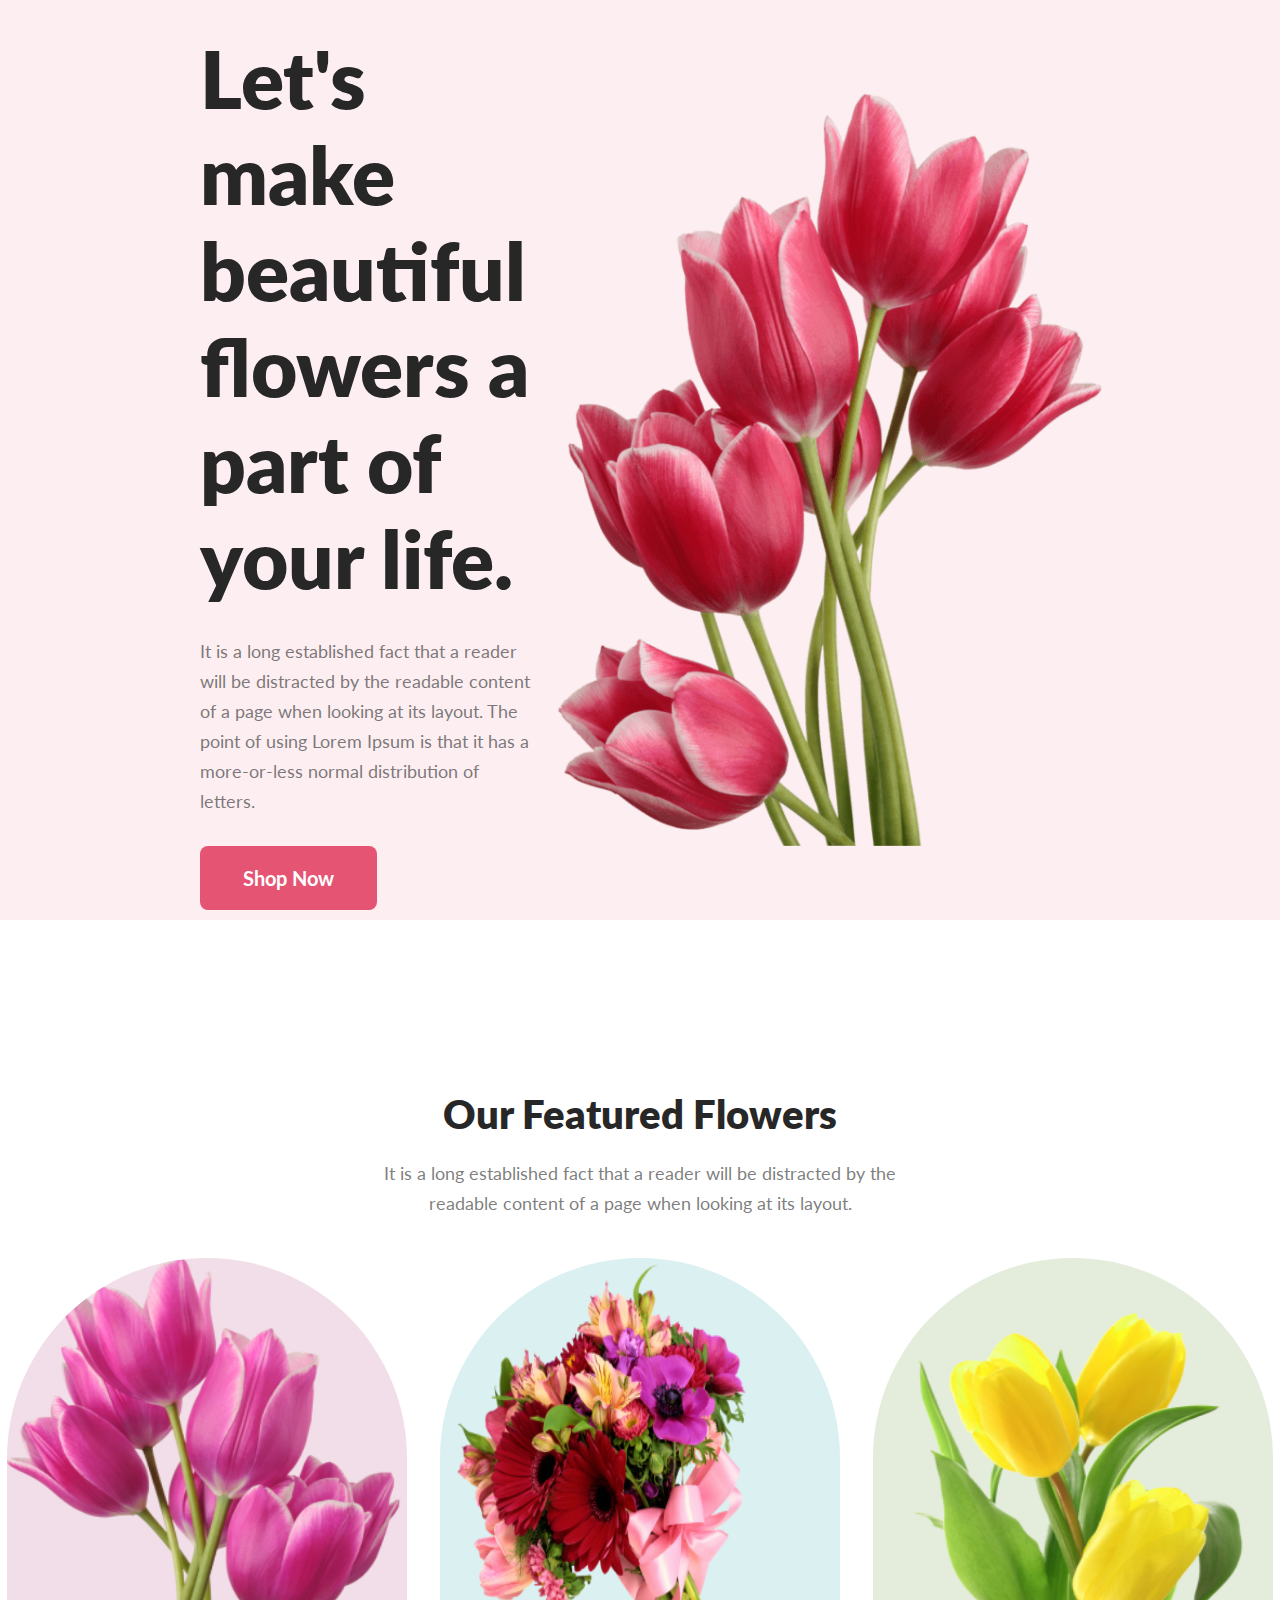
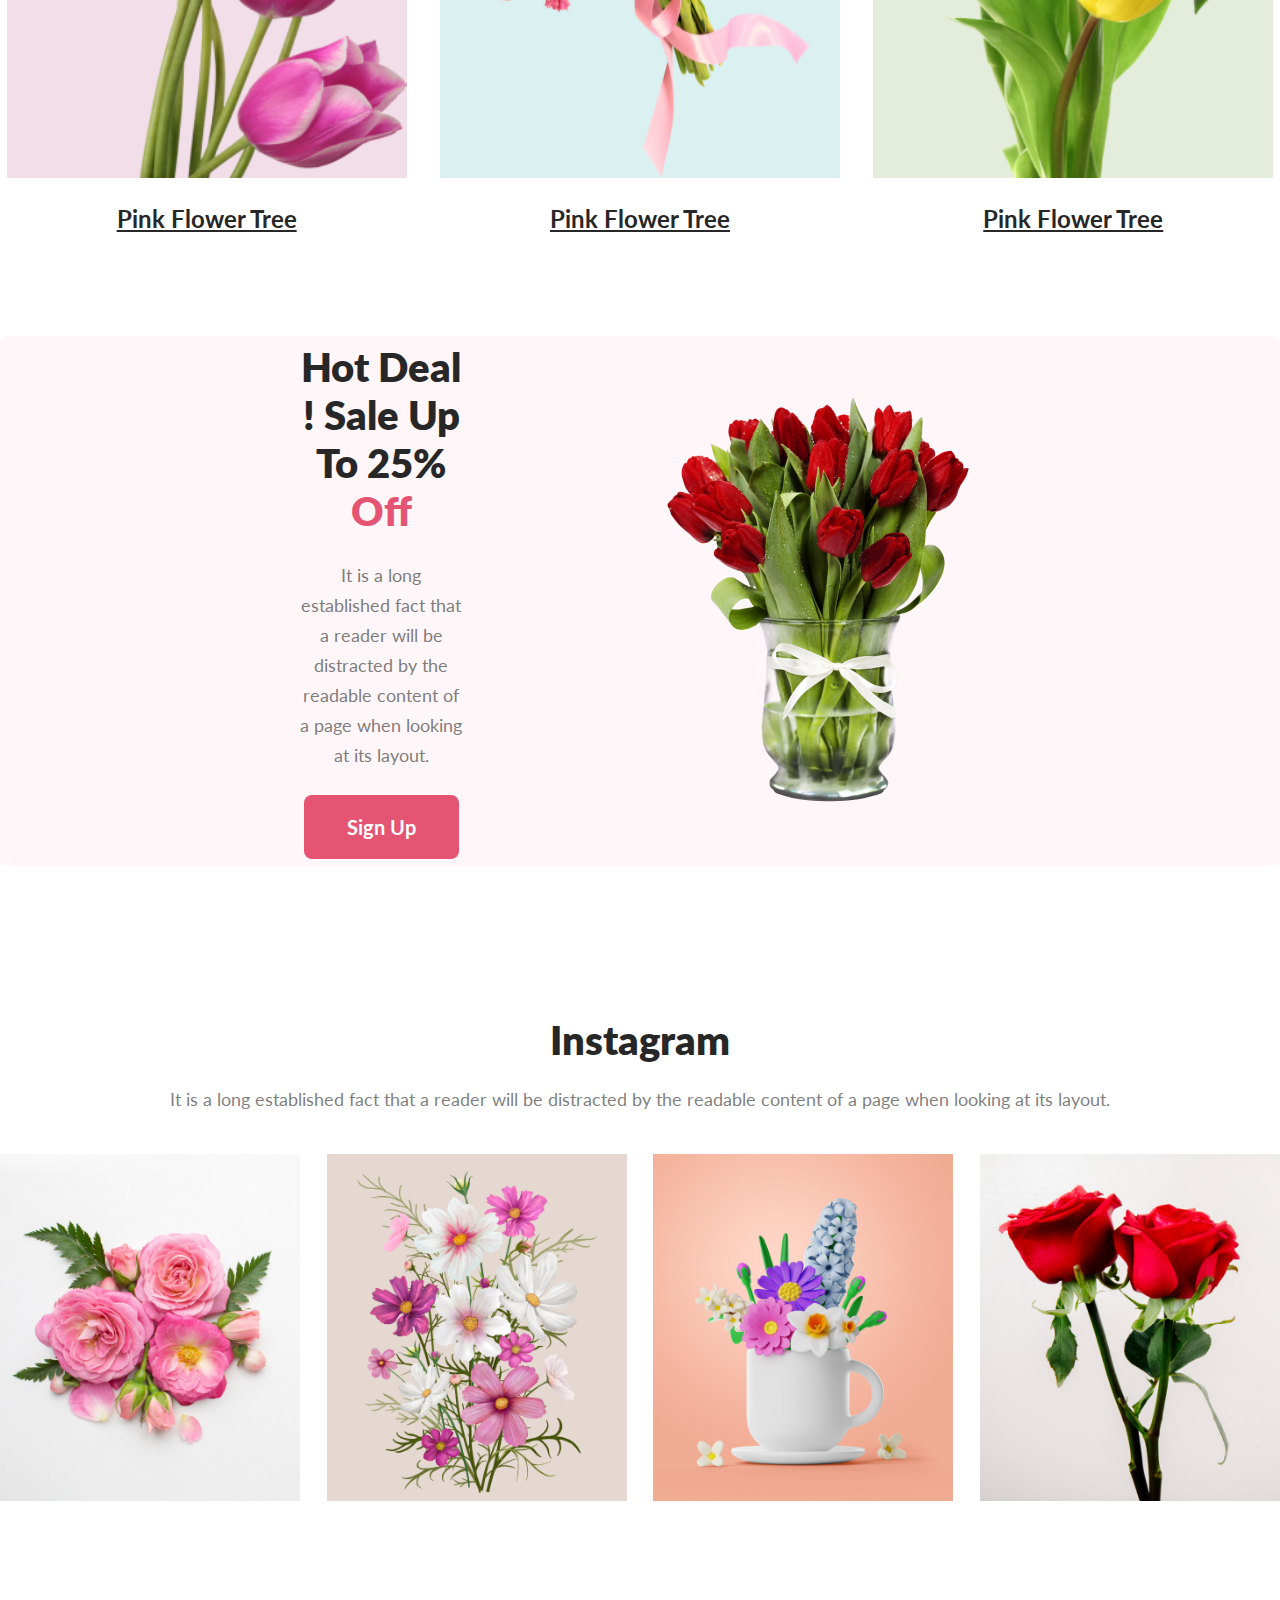
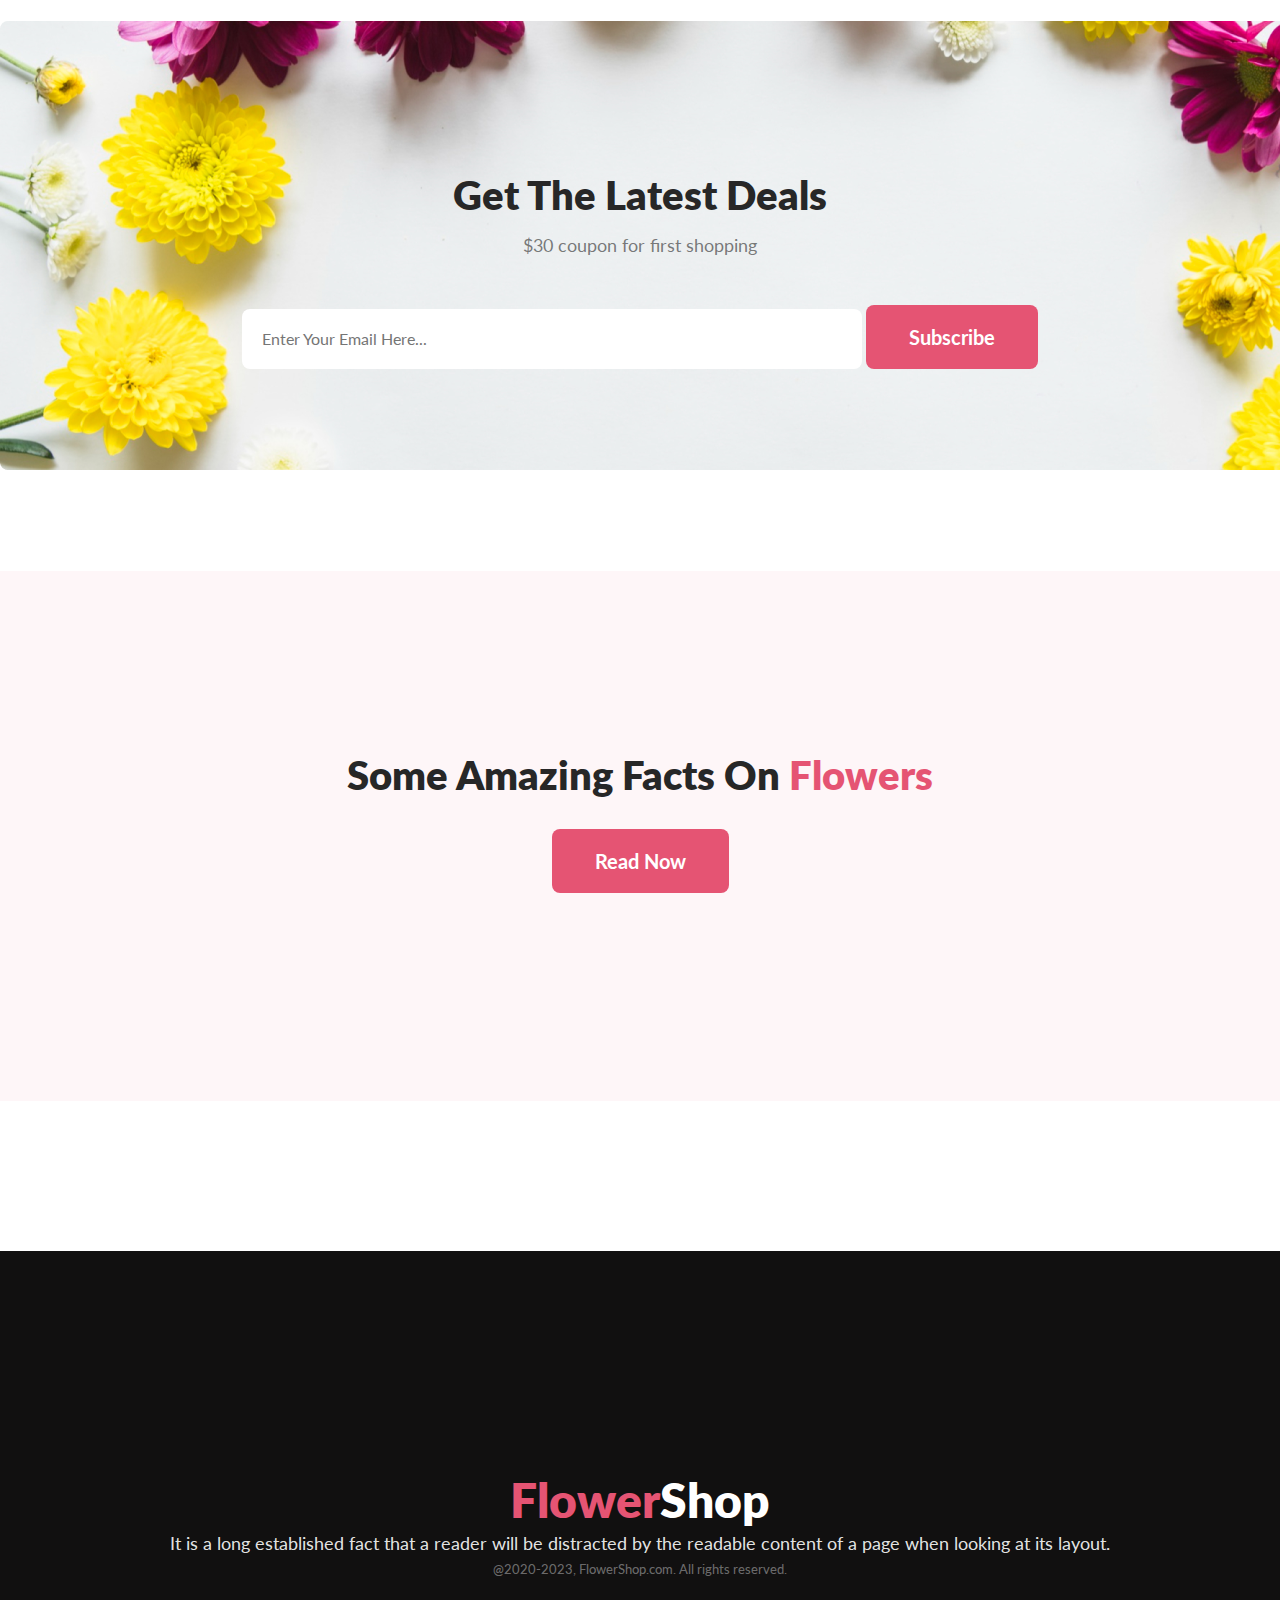
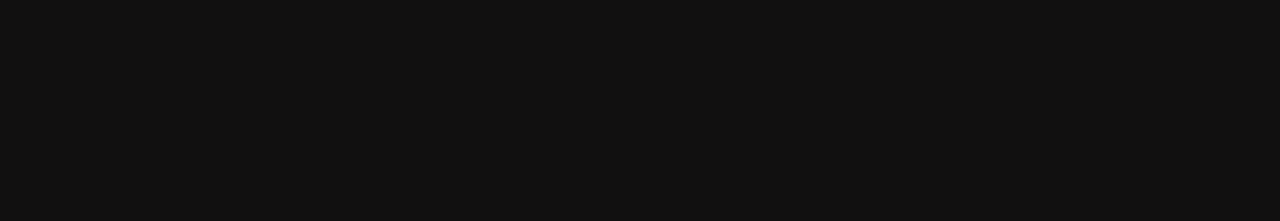
==== commit 74b03360: "final commit" ====
--- a/index.html
+++ b/index.html
@@ -42,17 +42,17 @@
             </div>
 
             <div class="flower-container">
-                <div class="flower flower1">
+                <div class="flower">
                     <img src="./Flower Asset/pngwing 6.png" alt="flower image" class="img-flower img-flower1">
                     <h4 class="flower-name">Pink Flower Tree</h4>
                 </div>
 
-                <div class="flower flower2">
+                <div class="flower">
                     <img src="./Flower Asset/pngwing 5.png" alt="flower image" class="img-flower img-flower2">
                     <h4 class="flower-name">Pink Flower Tree</h4>
                 </div>
 
-                <div class="flower flower3">
+                <div class="flower">
                     <img src="./Flower Asset/pngwing 7.png" alt="flower image" class="img-flower img-flower3">
                     <h4 class="flower-name">Pink Flower Tree</h4>
                 </div>
@@ -105,7 +105,7 @@
 
 
         <section class="my-section flower">
-            <h3 class="my-section-title form-title">Amazing Facts On <span class="primary-color">Flowers</span></h3>
+            <h3 class="my-section-title form-title">Some Amazing Facts On <span class="primary-color">Flowers</span></h3>
             <h4><a class="btn-primary" href="./flowers.html">Read Now</a></h4>
         </section>
     </main>
--- a/styles/flower.css
+++ b/styles/flower.css
@@ -5,8 +5,6 @@
     margin: 0;
     padding: 0;
     font-family: 'Lato', sans-serif;
-    font-family: 'Open Sans', sans-serif;
-    font-family: 'Roboto', sans-serif;
 }
 
 .primary-color {
